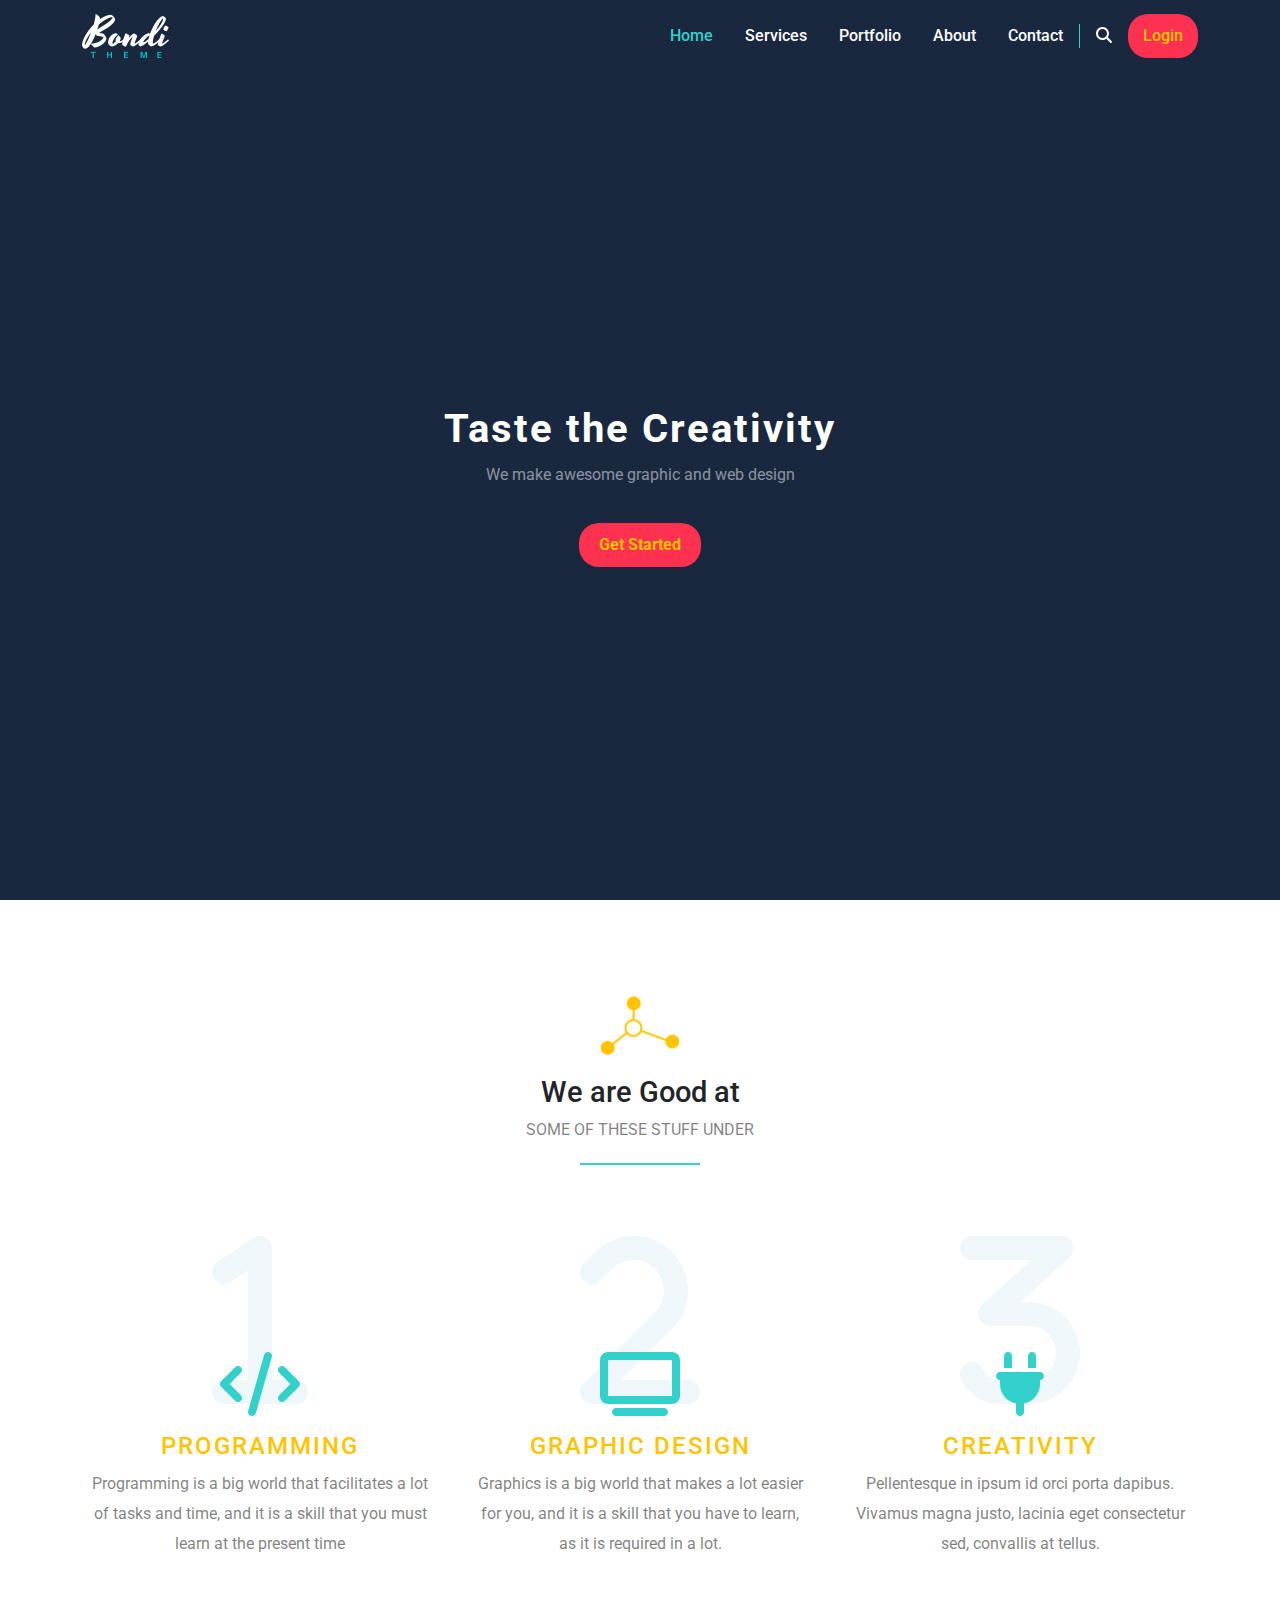
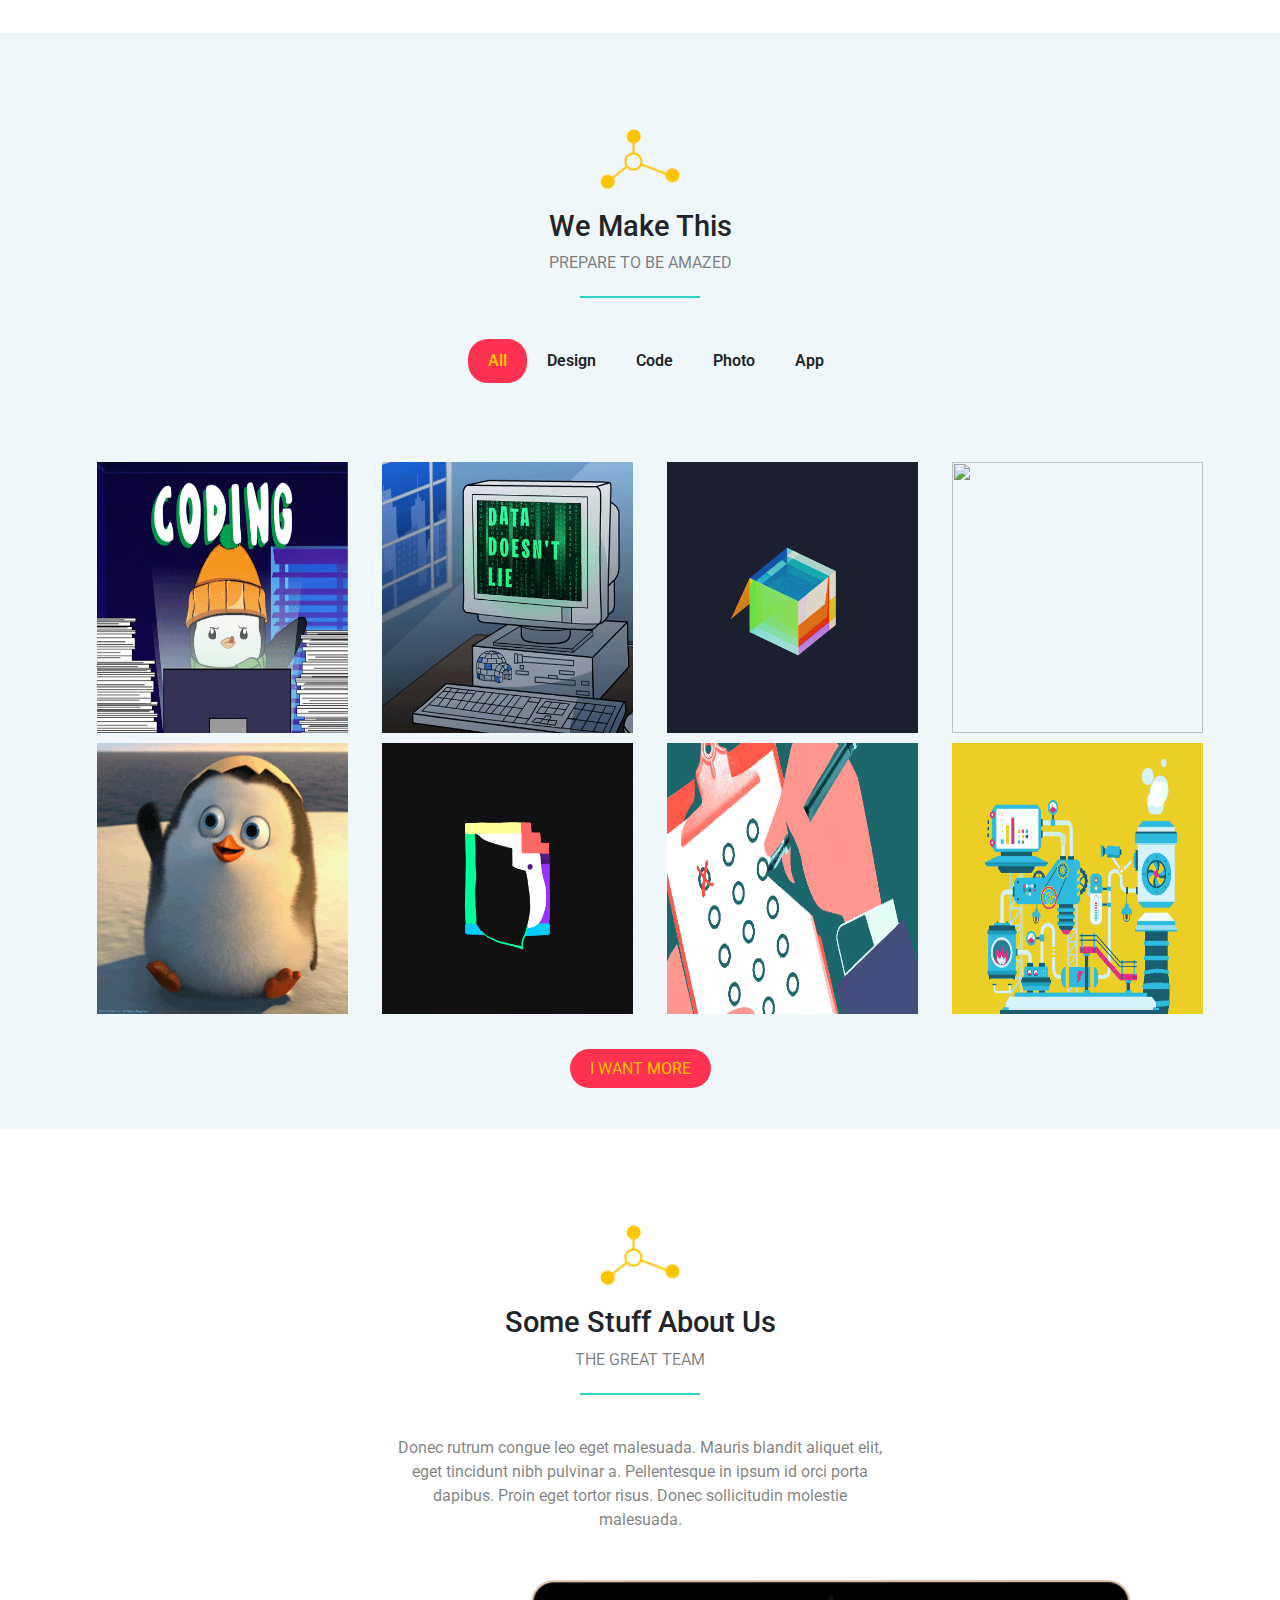
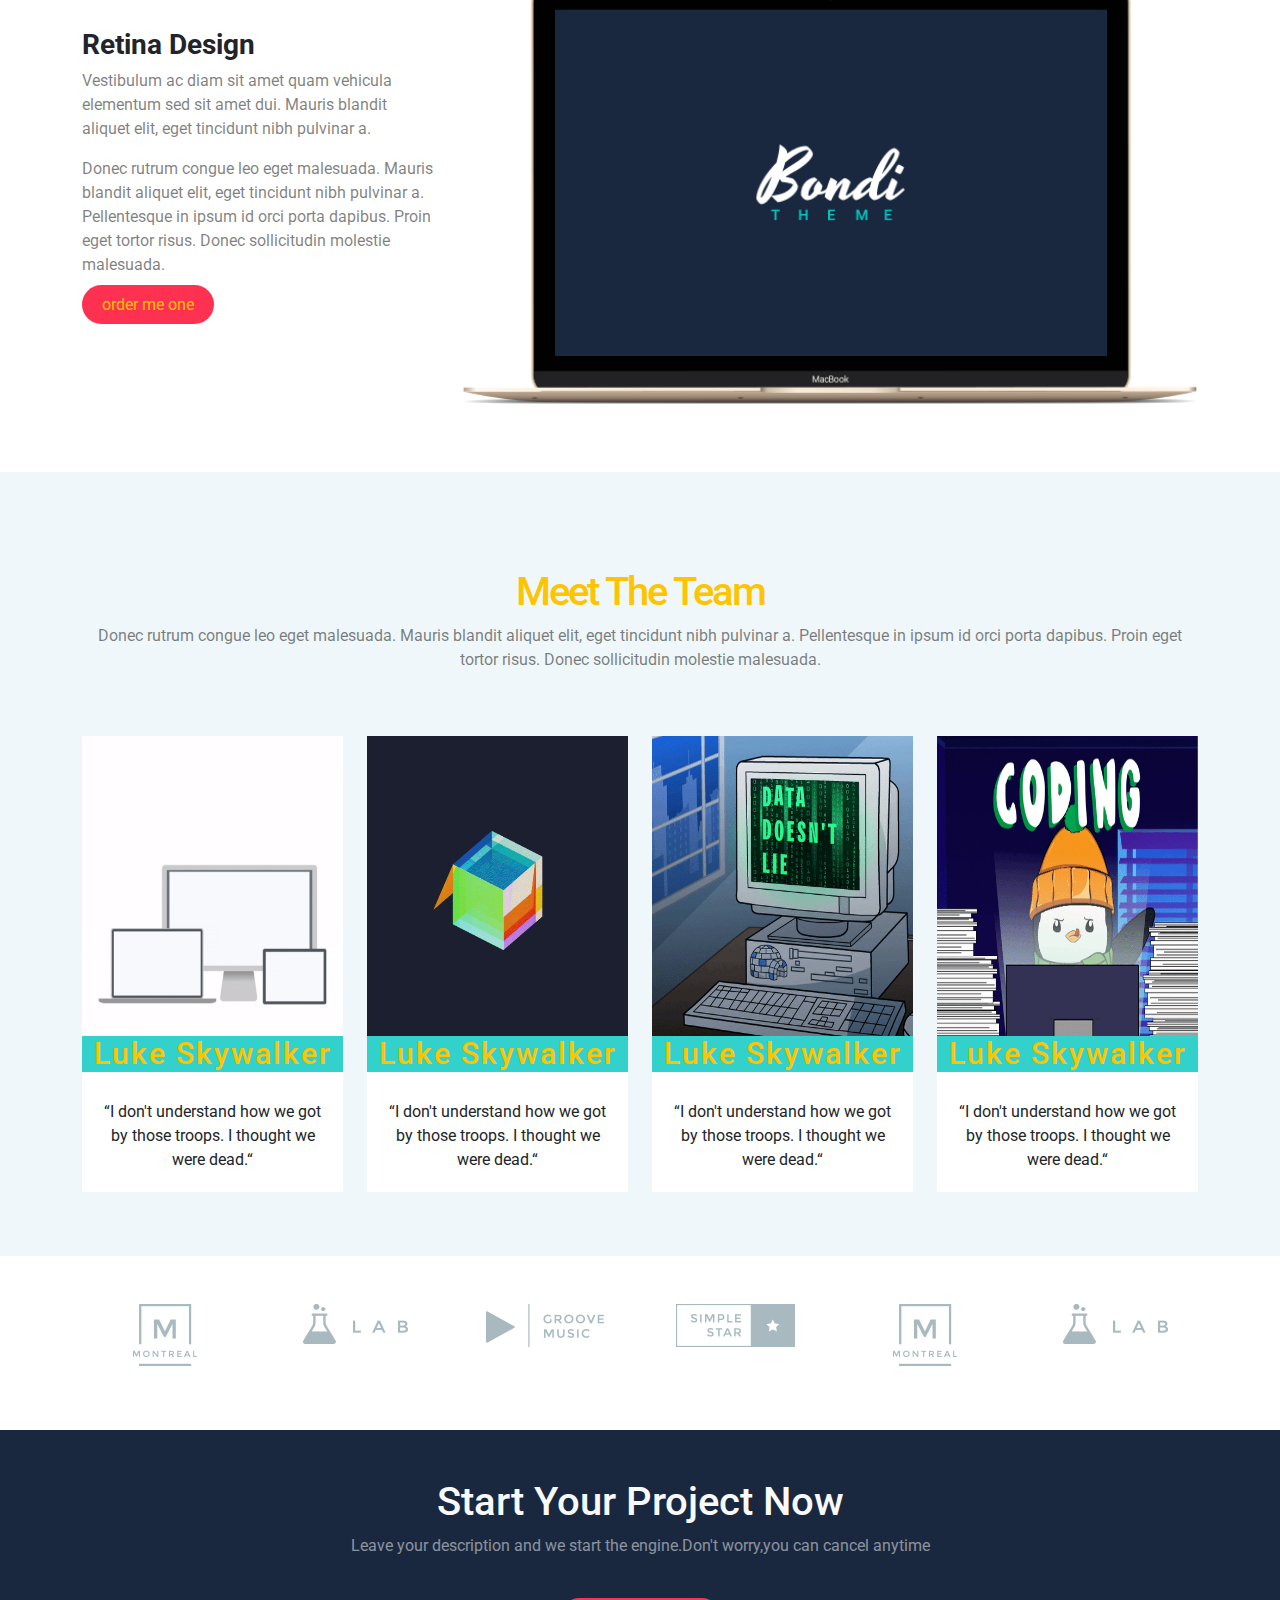
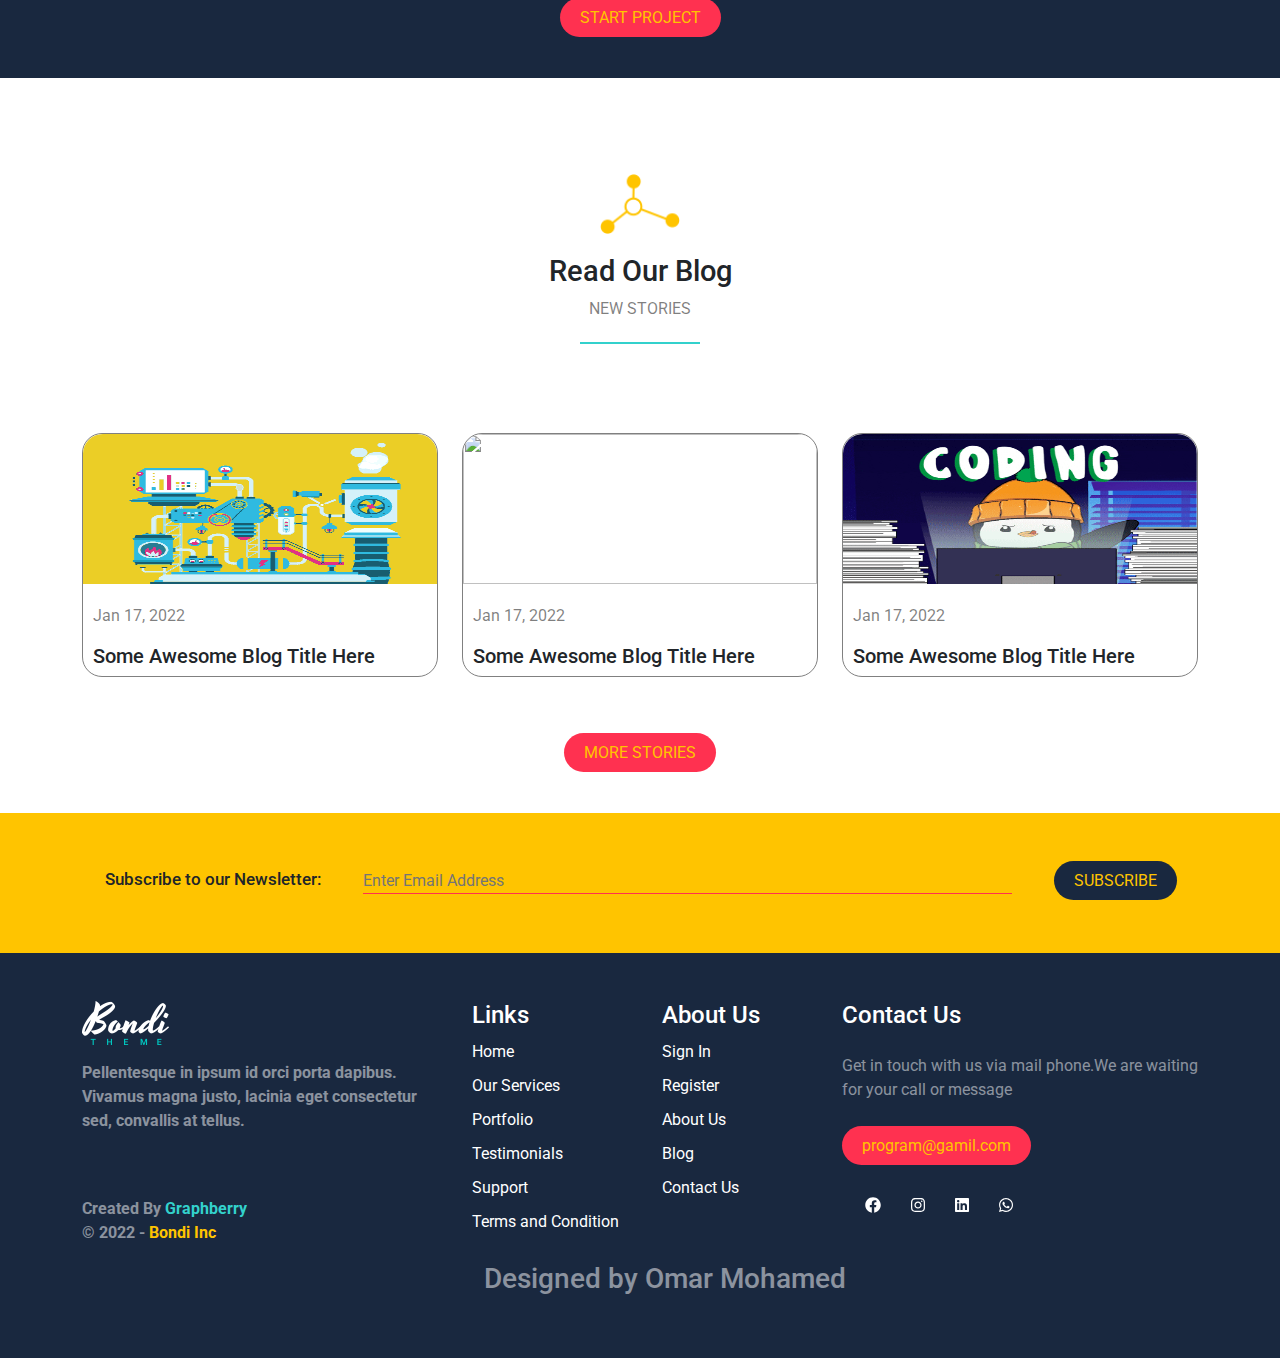
==== index.html @ daf53017 "Add files via upload" ====
<!DOCTYPE html>
<html lang="en">
<head>
  <meta charset="UTF-8">
  <meta http-equiv="X-UA-Compatible" content="IE=edge">
  <meta name="viewport" content="width=device-width, initial-scale=1.0">
  <title>Tample 1</title>
  <link rel="shortcut icon" href="./image/iconweb.svg" type="image/x-icon">
  <link rel="stylesheet" href="./css/all.min.css">
  <link rel="stylesheet" href="./css/bootstrap.min.css">
  <link rel="stylesheet" href="./css/style.css">
  <!-- google fonts -->
  <link rel="preconnect" href="https://fonts.googleapis.com">
  <link rel="preconnect" href="https://fonts.gstatic.com" crossorigin>
  <link href="https://fonts.googleapis.com/css2?family=Roboto:wght@100;300;400;500;700;900&display=swap" rel="stylesheet">
</head>
<body>
  
<!-- start nav -->
<nav class="navbar navbar-expand-lg">
  <div class="container">
    <a class="navbar-brand" href="#"><img src="./image/logo.png" alt="logo"></a>
    <button class="navbar-toggler" type="button" data-bs-toggle="collapse" data-bs-target="#navbarSupportedContent" aria-controls="navbarSupportedContent" aria-expanded="false" aria-label="Toggle navigation">
      <i class="fa-solid fa-bars"></i>
    </button>
    <div class="collapse navbar-collapse" id="navbarSupportedContent">
      <ul class="navbar-nav ms-auto mb-2 mb-lg-0">
        <li class="nav-item">
          <a class="nav-link active p-2 p-lg-3" aria-current="page" href="#">Home</a>
        </li>
        <li class="nav-item">
          <a class="nav-link p-2 p-lg-3" href="#">Services</a>
        </li>
        <li class="nav-item">
          <a class="nav-link p-2 p-lg-3" href="#">Portfolio</a>
        </li>
        <li class="nav-item">
          <a class="nav-link p-2 p-lg-3" href="#">About</a>
        </li>
        <li class="nav-item">
          <a class="nav-link p-2 p-lg-3" href="#">Contact</a>
        </li>
      </ul>
      <div class="search pe-3 ps-3 d-none d-lg-block"><i class="fa-solid fa-magnifying-glass"></i></div>
      <a href="#" class="login">Login</a>
    </div>
  </div>
</nav>
<!-- end nav -->
<!-- start landing -->
<section class="landing">
  <h1>Taste the Creativity</h1>
  <p class="text-white-50">We make awesome graphic and web design</p>
  <a href="#">Get Started</a>
</section>
<!-- end landing -->
<!-- section sevices -->
<section class="services text-center pt-5 pb-5">
<div class="container">
  <div class="main pt-5 pb-5">
    <img src="./image/title.png" alt="title">
    <h1>We are Good at</h1>
    <p class="text-black-50 text-uppercase">some of these stuff under</p>
  </div>
  <div class="row">
    <div class="col-lg-4 col-md-6 col-sm-12">
      <div class="service">
        <div class="num mb-3">
          <i class="fa-solid fa-1"></i>
          <i class="fa-solid fa-code"></i>
        </div>
        <h4>Programming</h4>
        <p class="text-black-50">Programming is a big world that facilitates a lot of tasks and time, and it is a skill that you must learn at the present time</p>
      </div>
    </div>
    <div class="col-lg-4 col-md-6 col-sm-12">
      <div class="service">
        <div class="num mb-3">
          <i class="fa-solid fa-2"></i>
          <i class="fa-solid fa-tv"></i>
        </div>
        <h4>graphic design</h4>
        <p class="text-black-50">Graphics is a big world that makes a lot easier for you, and it is a skill that you have to learn, as it is required in a lot.</p>
      </div>
    </div>
    <div class="col-lg-4 col-md-6 col-sm-12">
      <div class="service">
        <div class="num mb-3">
          <i class="fa-solid fa-3"></i>
          <i class="fa-solid fa-plug"></i>
        </div>
        <h4>creativity</h4>
        <p class="text-black-50">Pellentesque in ipsum id orci porta dapibus. Vivamus magna justo, lacinia eget consectetur sed, convallis at tellus.</p>
      </div>
    </div>
  </div>
</div>
</section>
<!-- section services -->
<!-- portfolio -->
<section class="portfolio text-center pt-5 pb-5">
  <div class="container">
    <div class="main pt-5 pb-5">
      <img src="./image/title.png" alt="title">
      <h1>We Make This</h1>
      <p class="text-black-50 text-uppercase">PREPARE TO BE AMAZED</p>
    </div>
    <ul>
      <li class="active">All</li>
      <li>Design</li>
      <li>Code</li>
      <li>Photo</li>
      <li>App</li>
    </ul>
    <div class="port pt-5 pb-5">
      <div class="row">
        <div class="col-lg-3 col-md-4 col-6">
          <div class="box" data-box="Coding❤️">
            <img src="./image/1.gif" class="img-fluid">
          </div>
        </div>
        <div class="col-lg-3 col-md-4 col-6">
          <div class="box" data-box="Data❤️">
            <img src="./image/2.gif" class="img-fluid">
          </div>
        </div>
        <div class="col-lg-3 col-md-4 col-6">
          <div class="box" data-box="Boxing❤️">
            <img src="./image/3.gif" class="img-fluid">
          </div>
        </div>
        <div class="col-lg-3 col-md-4 col-6">
          <div class="box" data-box="❤️">
            <img src="./image/4.gif" class="img-fluid">
          </div>
        </div>
        <div class="col-lg-3 col-md-4 col-6">
          <div class="box" data-box="Animal❤️">
            <img src="./image/5.gif" class="img-fluid">
          </div>
        </div>
        <div class="col-lg-3 col-md-4 col-6">
          <div class="box" data-box="Coding❤️">
            <img src="./image/6.gif" class="img-fluid">
          </div>
        </div>
        <div class="col-lg-3 col-md-4 col-6">
          <div class="box" data-box="Coding❤️">
            <img src="./image/7.gif" class="img-fluid">
          </div>
        </div>
        <div class="col-lg-3 col-md-4 col-6">
          <div class="box" data-box="Coding❤️">
            <img src="./image/8.gif" class="img-fluid">
          </div>
        </div>
      </div>
    </div>
    <div class="button">
      <a href="#">i want more</a>
    </div>
  </div>
</section>
<!-- portfolio -->
<!-- about -->
<section class="about text-center pt-5 pb-5">
<div class="container">
  <div class="main pt-5 pb-5">
    <img src="./image/title.png" alt="title">
    <h1>Some Stuff About Us</h1>
    <p class="text-black-50 text-uppercase">THE GREAT TEAM</p>
  </div>
  <p class="text-center desc text-center mb-5 m-auto text-black-50">Donec rutrum congue leo eget malesuada. Mauris blandit aliquet elit, eget tincidunt nibh pulvinar a. Pellentesque in ipsum id orci porta dapibus. Proin eget tortor risus. Donec sollicitudin molestie malesuada.</p>
  <div class="row">
    <div class="col-lg-4 col-md-12">
      <div class="text text-start mt-5 mb-5">
        <h3 class="fw-bold">Retina Design</h3>
        <p class="text-black-50">Vestibulum ac diam sit amet quam vehicula elementum sed sit amet dui. Mauris blandit aliquet elit, eget tincidunt nibh pulvinar a.</p>
        <p class="text-black-50">Donec rutrum congue leo eget malesuada. Mauris blandit aliquet elit, eget tincidunt nibh pulvinar a. Pellentesque in ipsum id orci porta dapibus. Proin eget tortor risus. Donec sollicitudin molestie malesuada.</p>
        <a href="#">order me one</a>
      </div>
    </div>
    <div class="col-lg-8 col-md-12 col-sm-12">
      <div class="img">
        <img src="./image/laptop.png">
      </div>
    </div>
  </div>
</div>
</section>
<!-- about -->
<!-- team -->
<section class="team text-center pt-5 pb-5">
  <div class="container">
    <main class="pb-5 pt-5">
      <h1>Meet The Team</h1>
      <p class="text-black-50">Donec rutrum congue leo eget malesuada. Mauris blandit aliquet elit, eget tincidunt nibh pulvinar a. Pellentesque in ipsum id orci porta dapibus. Proin eget tortor risus. Donec sollicitudin molestie malesuada.</p>
    </main>
    <div class="row">
      <div class="col-lg-3 col-md-4 col-6">
        <div class="box">
          <img src="./image/9.gif" class="img-fluid">
          <h1>Luke Skywalker</h1>
          <p>“I don't understand how we got by those troops. I thought we were dead.“</p>
        </div>
      </div>
      <div class="col-lg-3 col-md-4 col-6">
        <div class="box">
          <img src="./image/3.gif" class="img-fluid">
          <h1>Luke Skywalker</h1>
          <p>“I don't understand how we got by those troops. I thought we were dead.“</p>
        </div>
      </div>
      <div class="col-lg-3 col-md-4 col-6">
        <div class="box">
          <img src="./image/2.gif" class="img-fluid">
          <h1>Luke Skywalker</h1>
          <p>“I don't understand how we got by those troops. I thought we were dead.“</p>
        </div>
      </div>
      <div class="col-lg-3 col-md-4 col-6">
        <div class="box">
          <img src="./image/1.gif" class="img-fluid">
          <h1>Luke Skywalker</h1>
          <p>“I don't understand how we got by those troops. I thought we were dead.“</p>
        </div>
      </div>
    </div>
  </div>
</section>
<!-- team -->
<!-- ads -->
<section class="ads text-center pt-5 pb-5">
  <div class="container">
    <div class="row">
      <div class="col-lg-2 col-md-4 col-6">
        <img src="./image/tech-1.png" class="mb-3 img-fluid">
      </div>
      <div class="col-lg-2 col-md-4 col-6">
        <img src="./image/tech-2.png" class="mb-3 img-fluid">
      </div>
      <div class="col-lg-2 col-md-4 col-6">
        <img src="./image/tech-3.png" class="mb-3 img-fluid">
      </div>
      <div class="col-lg-2 col-md-4 col-6">
        <img src="./image/tech-4.png" class="mb-3 img-fluid">
      </div>
      <div class="col-lg-2 col-md-4 col-6">
        <img src="./image/tech-1.png" class="mb-3 img-fluid">
      </div>
      <div class="col-lg-2 col-md-4 col-6">
        <img src="./image/tech-2.png" class="mb-3 img-fluid">
      </div>
    </div>
  </div>
</section>
<!-- ads -->
<!-- project -->
<section class="project text-center pt-5 pb-5">
  <div class="container">
    <h1 class="text-light fw-blod">Start Your Project Now</h1>
    <p class="text-white-50 mb-5">Leave your description and we start the engine.Don't worry,you can cancel anytime</p>
    <a href="#">start project</a>
  </div>
</section>
<!-- project -->
<!-- blog -->
<section class="blog text-center pt-5 pb-5">
  <div class="container">
    <div class="main pt-5 pb-5">
      <img src="./image/title.png" alt="title">
      <h1>Read Our Blog</h1>
      <p class="text-black-50 text-uppercase">NEW STORIES</p>
    </div>
    <div class="blogs pt-5 pb-5">
      <div class="row">
        <div class="col-lg-4 col-md-6 col-12">
          <div class="box mb-3">
            <img src="./image/8.gif" class="img-fluid">
            <div class="text">
              <p class="text-start text-black-50">Jan 17, 2022</p>
            <h5 class="text-start">Some Awesome Blog Title Here</h5>
            </div>
          </div>
        </div>
        <div class="col-lg-4 col-md-6 col-12">
          <div class="box mb-3">
            <img src="./image/4.gif" class="img-fluid">
            <div class="text">
              <p class="text-start text-black-50">Jan 17, 2022</p>
            <h5 class="text-start">Some Awesome Blog Title Here</h5>
            </div>
          </div>
        </div>
        <div class="col-lg-4 col-md-6 col-12">
          <div class="box mb-3">
            <img src="./image/1.gif" class="img-fluid">
            <div class="text">
              <p class="text-start text-black-50">Jan 17, 2022</p>
            <h5 class="text-start">Some Awesome Blog Title Here</h5>
            </div>
          </div>
        </div>
      </div>
    </div>
    <div class="button">
      <a href="#">more stories</a>
    </div>
  </div>
</section>
<!-- blog -->
<!-- subscribe -->
<section class="subscribe text-center pt-5 pb-5">
  <div class="container">
    <div class="row">
      <div class="col-lg-3 col-md-6 p-2">
        <h1 class="text-bold">Subscribe to our Newsletter:</h1>
      </div>
      <div class="col-lg-7 col-md-6 p-2">
        <input type="email" placeholder="Enter Email Address">
      </div>
      <div class="col-lg-2 col-md-6 p-2">
        <a href="#">Subscribe</a>
      </div>
    </div>
  </div>
</section>
<!-- subscribe -->
<!-- footer -->
<footer class="pt-5 pb-5">
  <div class="container">
    <div class="row">
      <div class="col-lg-4 col-md-6 col-12">
        <img src="./image/logo.png" class="img-fluid">
        <p class="text-white-50 pt-3 pb-5 fw-bold">Pellentesque in ipsum id orci porta dapibus. Vivamus magna justo, lacinia eget consectetur sed, convallis at tellus.</p>
        <p class="text-white-50 fw-bold">Created By <span>Graphberry</span>
          © 2022 - <span>Bondi Inc</span></p>
      </div>
      <div class="col-lg-2 col-md-6 col-6">
        <div class="links">
          <h4>Links</h4>
          <ul>
            <li>Home</li>
            <li>Our Services</li>
            <li>Portfolio</li>
            <li>Testimonials</li>
            <li>Support</li>
            <li>Terms and Condition</li>
          </ul>
        </div>
      </div>
      <div class="col-lg-2 col-md-6 col-6">
        <div class="about">
          <h4>About Us</h4>
          <ul>
            <li>Sign In</li>
            <li>Register</li>
            <li>About Us</li>
            <li>Blog</li>
            <li>Contact Us</li>
          </ul>
        </div>
      </div>
      <div class="col-lg-4 col-md-6 col-12">
        <div class="contact">
          <h4>Contact Us</h4>
          <p class="text-white-50 pb-3 pt-3">Get in touch with us via mail phone.We are waiting for your call or message</p>
          <a href="#">program@gamil.com</a>
          <ul class="p-2 pt-3">
            <li><i class="fa-brands fa-facebook fa-beat"></i></li>
            <li><i class="fa-brands fa-instagram fa-beat"></i></li>
            <li><i class="fa-brands fa-linkedin fa-beat"></i></li>
            <li><i class="fa-brands fa-whatsapp fa-beat"></i></li>
          </ul>
        </div>
      </div>
    </div>
    <div class="designed">
      <h3 class="text-white-50 text-center"><lord-icon
        src="https://cdn.lordicon.com/gundqgib.json"
        trigger="loop"
        delay="2000">
    </lord-icon>Designed by Omar Mohamed</h3>
    </div>
  </div>
</footer>
<!-- footer -->


</body>
<script src="./js/all.min.js"></script>
<script src="./js/bootstrap.bundle.min.js"></script>
<script src="./js/jquery-3.6.2.min.js"></script>
<script src="https://cdn.lordicon.com/ritcuqlt.js"></script>
<script src="./js/script.js"></script>
</html>
---- css/style.css ----
:root{
  --dark-color:#19283F;
  --white-color:#fff;
  --sky-color:#33D1CC;
  --red-color:#FF3150;
  --yellow-color:#FFC400;
  --section-color:#EFF7FA;
}
*{
  padding: 0;
  margin: 0;
  box-sizing: border-box;
}
body{
  width: 100%;
  height: 100%;
  font-family: 'Roboto', sans-serif;
}
/* nav */
nav{
  background-color: var(--dark-color);
}
nav .nav-item .nav-link{
  color: white;
  font-weight: 500;
}
nav .nav-item .nav-link.active{
  color: var(--sky-color);
}
nav .nav-item .nav-link:hover{
  color: var(--sky-color);
}
nav .search{
  border-left: 1px solid var(--sky-color);
  color: var(--white-color);
}
nav .login{
  width: 70px;
  display: flex;
  justify-content: center;
  text-decoration: none;
  background-color: var(--red-color);
  color: var(--yellow-color);
  padding: 10px;
  border-radius: 20px;
  font-weight: 500;
}
nav .login:hover{
  background-color: var(--yellow-color);
  color: var(--red-color);
  transition: .3s;
}
nav .navbar-toggler{
  border: 1px solid var(--white-color);
}
nav .navbar-toggler:is(:hover,:focus){
  box-shadow: none;
}
nav .navbar-toggler svg{
  color: var(--white-color);
}
/* nav */
/* landing */
.landing{
  width: 100%;
  height: calc(100vh - 72px);
  background-color: var(--dark-color);
  color: var(--white-color);
  display: flex;
  justify-content: center;
  align-items: center;
  flex-direction: column;
}
.landing h1{
  font-weight: 700;
  margin-bottom: 10px;
  letter-spacing: 2px;
}
.landing a{
  text-decoration: none;
  background-color: var(--red-color);
  color: var(--yellow-color);
  padding: 10px 20px;
  border-radius: 20px;
  font-weight: 700;
  margin-top: 20px;
}
.landing a:hover{
  background-color: var(--yellow-color);
  color: var(--red-color);
  transition: .3s;
}
/* landing */
/* services */
.services{
  width: 100%;
  height: 100%;
}
.services img{
  width: 80px;
  margin-bottom: 20px;
}
.services h1{
  font-weight: 500;
  font-size: 29px;
}
.main{
  position: relative;
}
.main::before{
  content: '';
  position: absolute;
  width: 120px;
  height: 2px;
  background: var(--sky-color);
  bottom: 40px;
  left: 50%;
  transform: translate(-50%, -50%);
}
.services .num{
  position: relative;
  height: 200px;
}
.services .num svg{
  left: 50%;
  transform: translateX(-50%);
}
.services .num svg:first-child{
  position: absolute;
  height: 12rem;
  color: #eff7fa;
  bottom: 0;
}
.services .num svg:last-child{
  position: absolute;
  bottom: 0;
  color: var(--sky-color);
  font-size: 4rem;
}
.services h4{
  text-transform: uppercase;
  color: var(--yellow-color);
  letter-spacing: 2px;
}
.services h4 + p{
  line-height: 30px;
}
.services .service{
  border-radius: 20px;
  padding: 10px;
  transition: .3s;
}
.services .service:hover{
  box-shadow: 5px 10px rgb(225, 225, 225);
}
/* services */

/* portfolio */
.portfolio{
  width: 100%;
  height: 100%;
  background-color: var(--section-color);
}
.portfolio .main img{
  width: 80px;
  margin-bottom: 20px;
}
.portfolio .main h1{
  font-weight: 500;
  font-size: 29px;
}
.portfolio ul{
  list-style: none;
  display: flex;
  justify-content: center;
}
.portfolio ul li{
  padding: 10px 20px;
  font-weight: 600;
  cursor: pointer;
  border-radius: 20px;
}
.portfolio ul li.active{
  background-color: var(--red-color);
  color: var(--yellow-color);
}
.portfolio ul li:not(:first-child):hover{
  color: var(--red-color);
  transition: .3s;
}
.portfolio .port .box{
  width: 100%;
  height: 100%;
  padding: 5px;
  overflow: hidden;
  position: relative;
  margin: 10px;
}
.portfolio .port .box:hover::before{
  transform: translateX(0);
}
.portfolio .port .box::before{
  content: attr(data-box);
  position: absolute;
  width: calc(100% - 10px);
  height: calc(100% - 10px);
  display: flex;
  justify-content: center;
  align-items: center;
  background-color: #33d1ccab;
  font-weight: bold;
  color: var(--yellow-color);
  top: 5px;
  left: 5px;
  transition: .3s;
  transform: translateX(calc(-100% - 6px));
}
.portfolio .port .box img{
  width: 100%;
  height: 100%;
}
.portfolio .button a{
  text-decoration: none;
  background-color: var(--red-color);
  color: var(--yellow-color);
  border-radius: 20px;
  padding: 10px 20px;
  text-transform: uppercase;
  transition: .3s;
}
.portfolio .botton a:hover{
  background-color: var(--yellow-color);
  color: var(--red-color);
}

/* portfolio */
/* about */
.about img{
  width: 80px;
  margin-bottom: 20px;
}
.about h1{
  font-weight: 500;
  font-size: 29px;
}
.about .desc{
  max-width: 500px;
}
.about .img img{
  max-width: 100%;
  width: 100%;
  height: auto;
}
.about .text a{
  padding: 10px 20px;
  border-radius: 20px;
  background-color: var(--red-color);
  color: var(--yellow-color);
  text-decoration: none;
}
.about .text a:hover{
  background-color: var(--yellow-color);
  color: var(--red-color);
  transition: .3s;
}
/* about */
/* team */
.team{
  background-color: var(--section-color);
}
.team main h1{
  color: var(--yellow-color);
  letter-spacing: -2px;
}
.team .box{
  background-color: var(--white-color);
}
.team .box img{
  max-width: 100%;
  height: 300px;
  max-height: 100%;
}
.team .box h1{
  color: var(--yellow-color);
  background-color: var(--sky-color);
  font-size: 1.9rem;
  letter-spacing: 2px;
}
.team .box p{
  padding: 20px;
}

/* team */
/* project */
.project{
  background-color: var(--dark-color);
}
.project a{
  padding: 10px 20px;
  border-radius: 20px;
  background-color: var(--red-color);
  color: var(--yellow-color);
  text-decoration: none;
  text-transform: uppercase;
}
.project a:hover{
  background-color: var(--yellow-color);
  color: var(--red-color);
  transition: .3s;
}
/* project */
/* blog */
.blog img{
  width: 80px;
  margin-bottom: 20px;
}
.blog h1{
  font-weight: 500;
  font-size: 29px;
}
.blog .box img{
  width: 100%;
  height: 150px;
  max-height: 100%;
  border-radius: 20px 20px 0 0;
}
.blog .box{
  background-color: var(--white-color);
  border: 1px solid gray;
  border-radius: 20px;
}
.blog .box .text{
  padding-left: 10px;
}
.blog .button a{
  text-decoration: none;
  background-color: var(--red-color);
  color: var(--yellow-color);
  border-radius: 20px;
  padding: 10px 20px;
  text-transform: uppercase;
  transition: .3s;
}
.blog .button a:hover{
  background-color: var(--yellow-color);
  color: var(--red-color);
}
/* blog */
/* subscribe */
.subscribe{
  background-color: var(--yellow-color);
}
.subscribe h1{
  font-size: 17px;
}
.subscribe input{
  width: 100%;
  border: none;
  background-color: transparent;
  outline: none;
  color: var(--dark-color);
  border-bottom: 1px solid var(--red-color);
}
.subscribe a{
  text-decoration: none;
  background-color: var(--dark-color);
  color: var(--yellow-color);
  border-radius: 20px;
  padding: 10px 20px;
  text-transform: uppercase;
  transition: .3s;
}
.subscribe a:hover{
  background-color: var(--red-color);
}

/* subscribe */
/* footer */
footer{
  background-color: var(--dark-color);
  color: var(--white-color);
}
footer p:nth-child(3){
  max-width: 50%;
}
footer span:first-child{
  color: var(--sky-color);
}
footer span:nth-child(2){
  color: var(--yellow-color);
}
footer :is(.links,.about){
  margin-left: 10px;
}
footer :is(.links,.about) ul{
  list-style: none;
  padding: 0;
}
footer :is(.links,.about) ul li{
  margin-top: 10px;
  cursor: pointer;
}
footer :is(.links,.about) ul li:hover{
  padding-left: 5px;
  color: var(--sky-color);
}
footer .contact a{
  text-decoration: none;
  background-color: var(--red-color);
  color: var(--yellow-color);
  border-radius: 20px;
  padding: 10px 20px;
  transition: .3s;
}
footer .contact a:hover{
  background-color: var(--yellow-color);
  color: var(--red-color);
  font-weight: 500;
}
footer .contact ul{
  list-style: none;
  display: flex;
}
footer .contact ul li{
  margin: 20px 15px;
}
footer .designed h3{
  display: flex;
  justify-content: center;
}
footer .designed h3 lord-icon{
  width: 50px;
  height: 50px;
  margin-top: -10px;
}
/* footer */
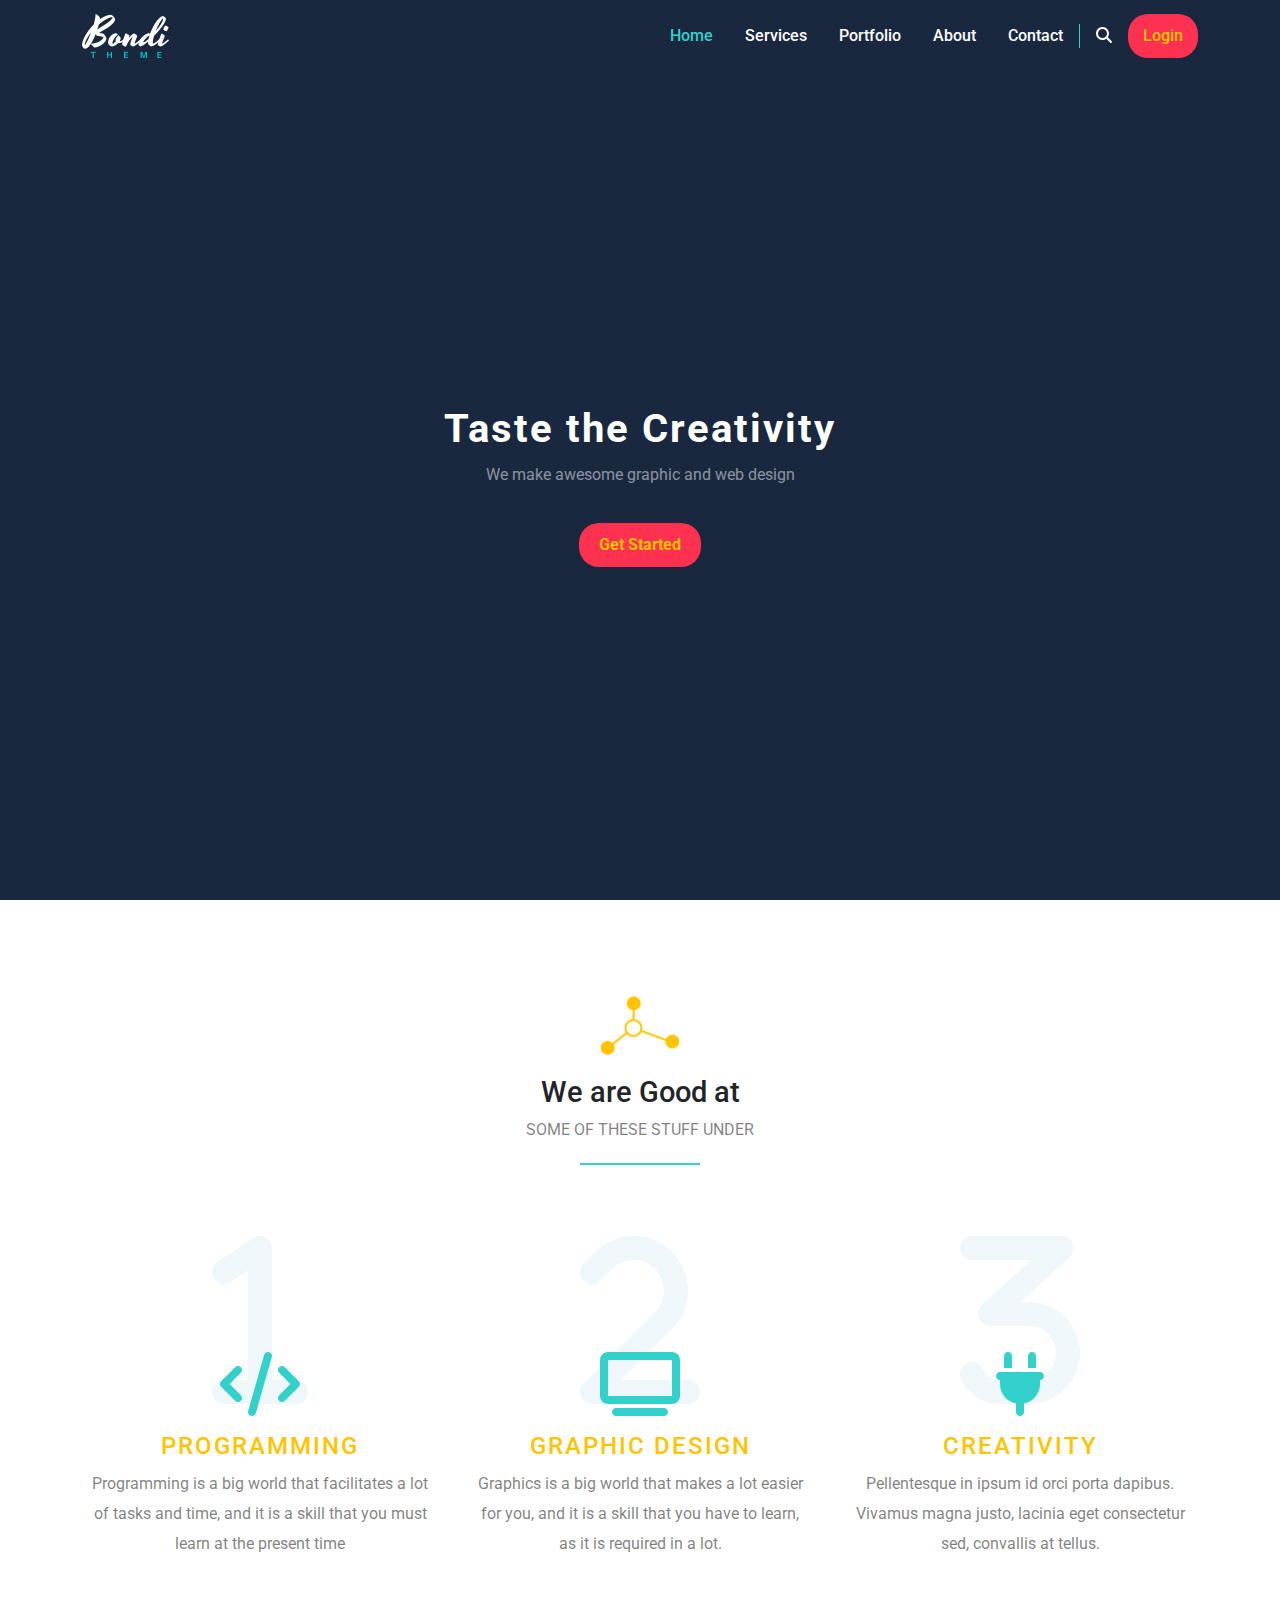
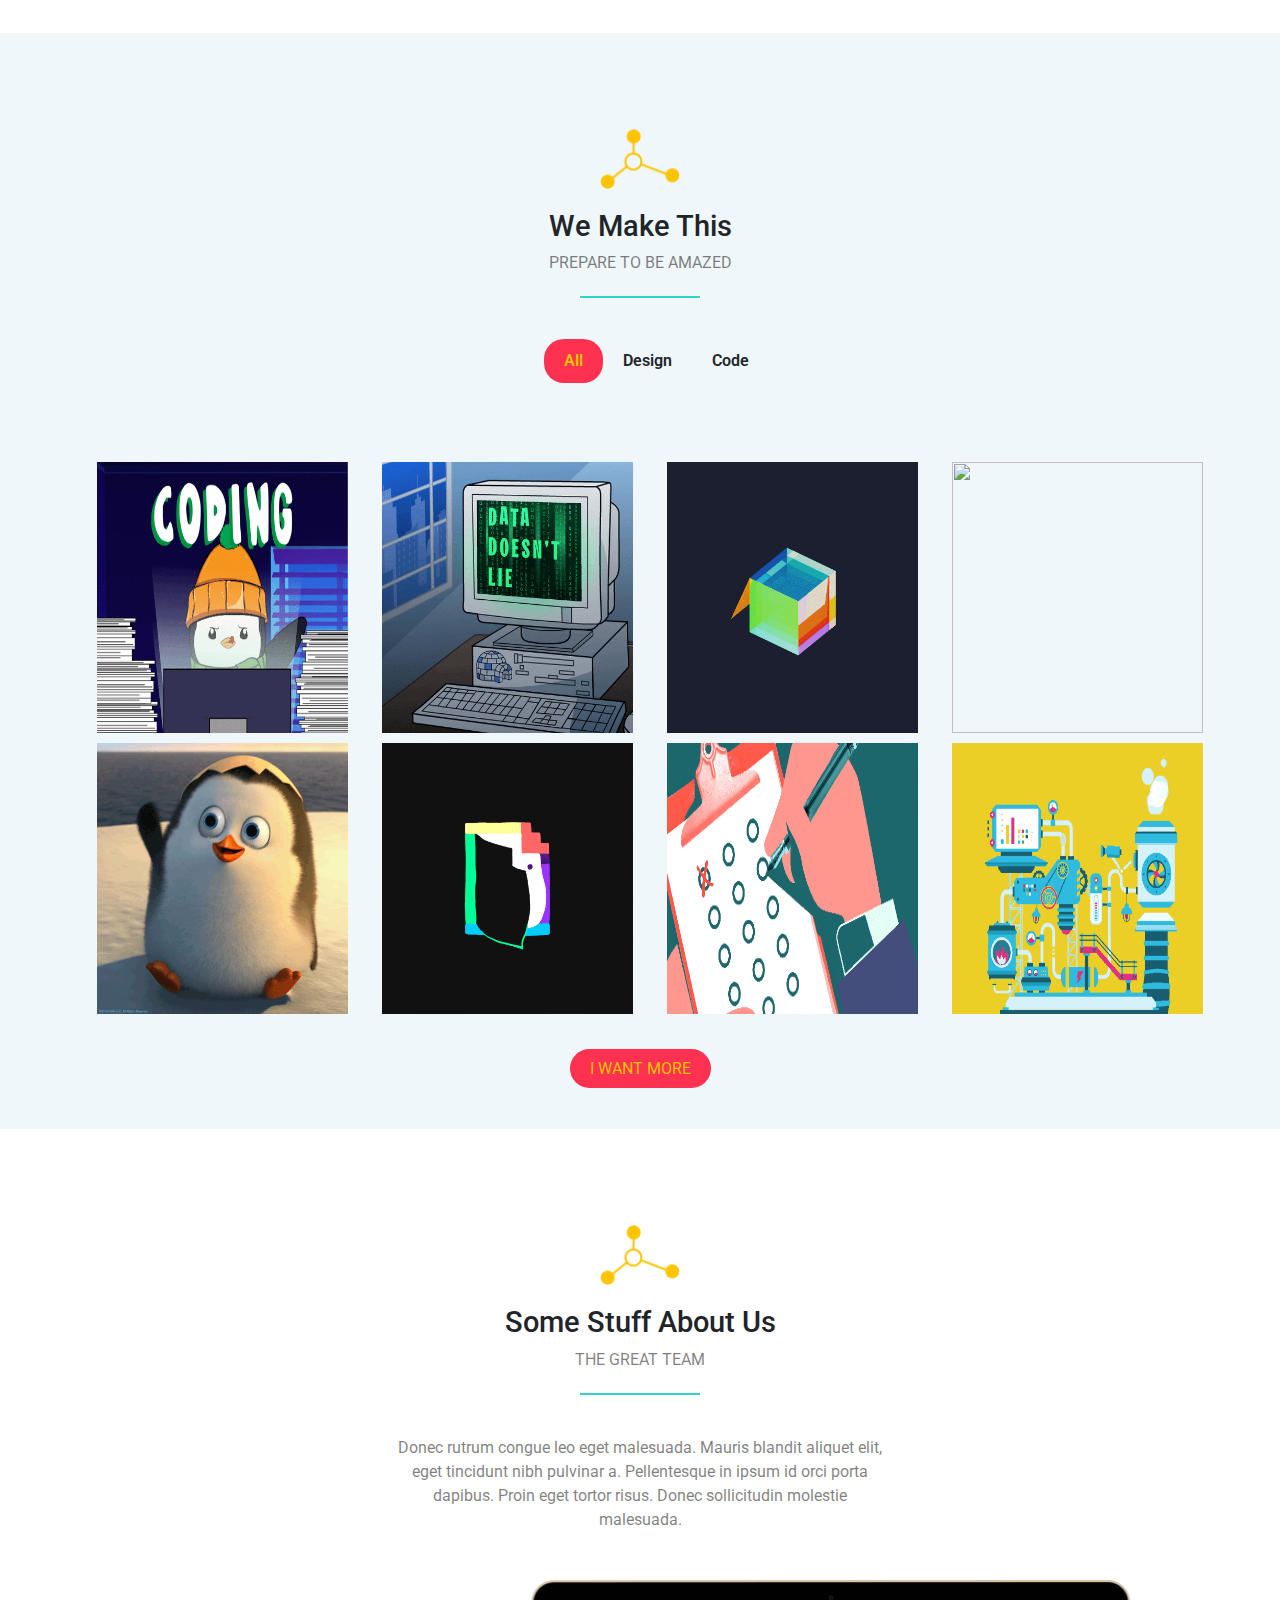
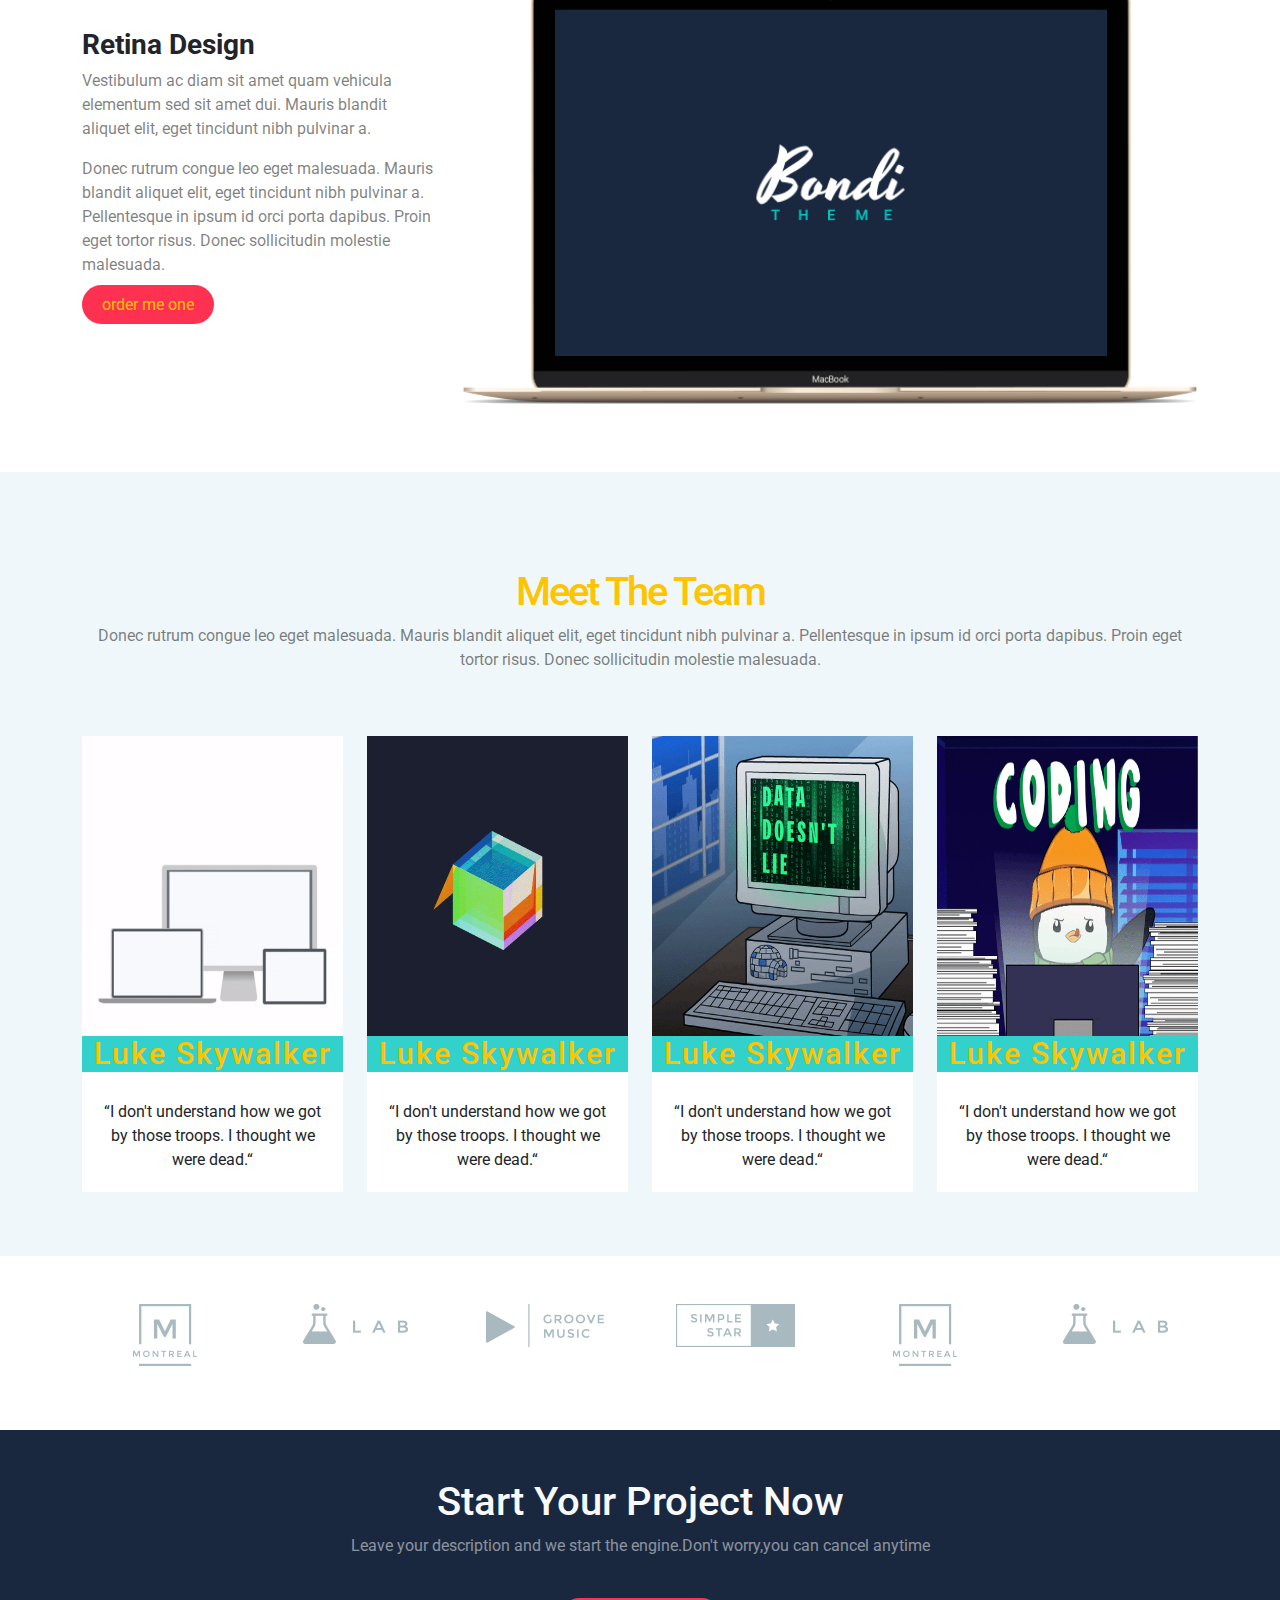
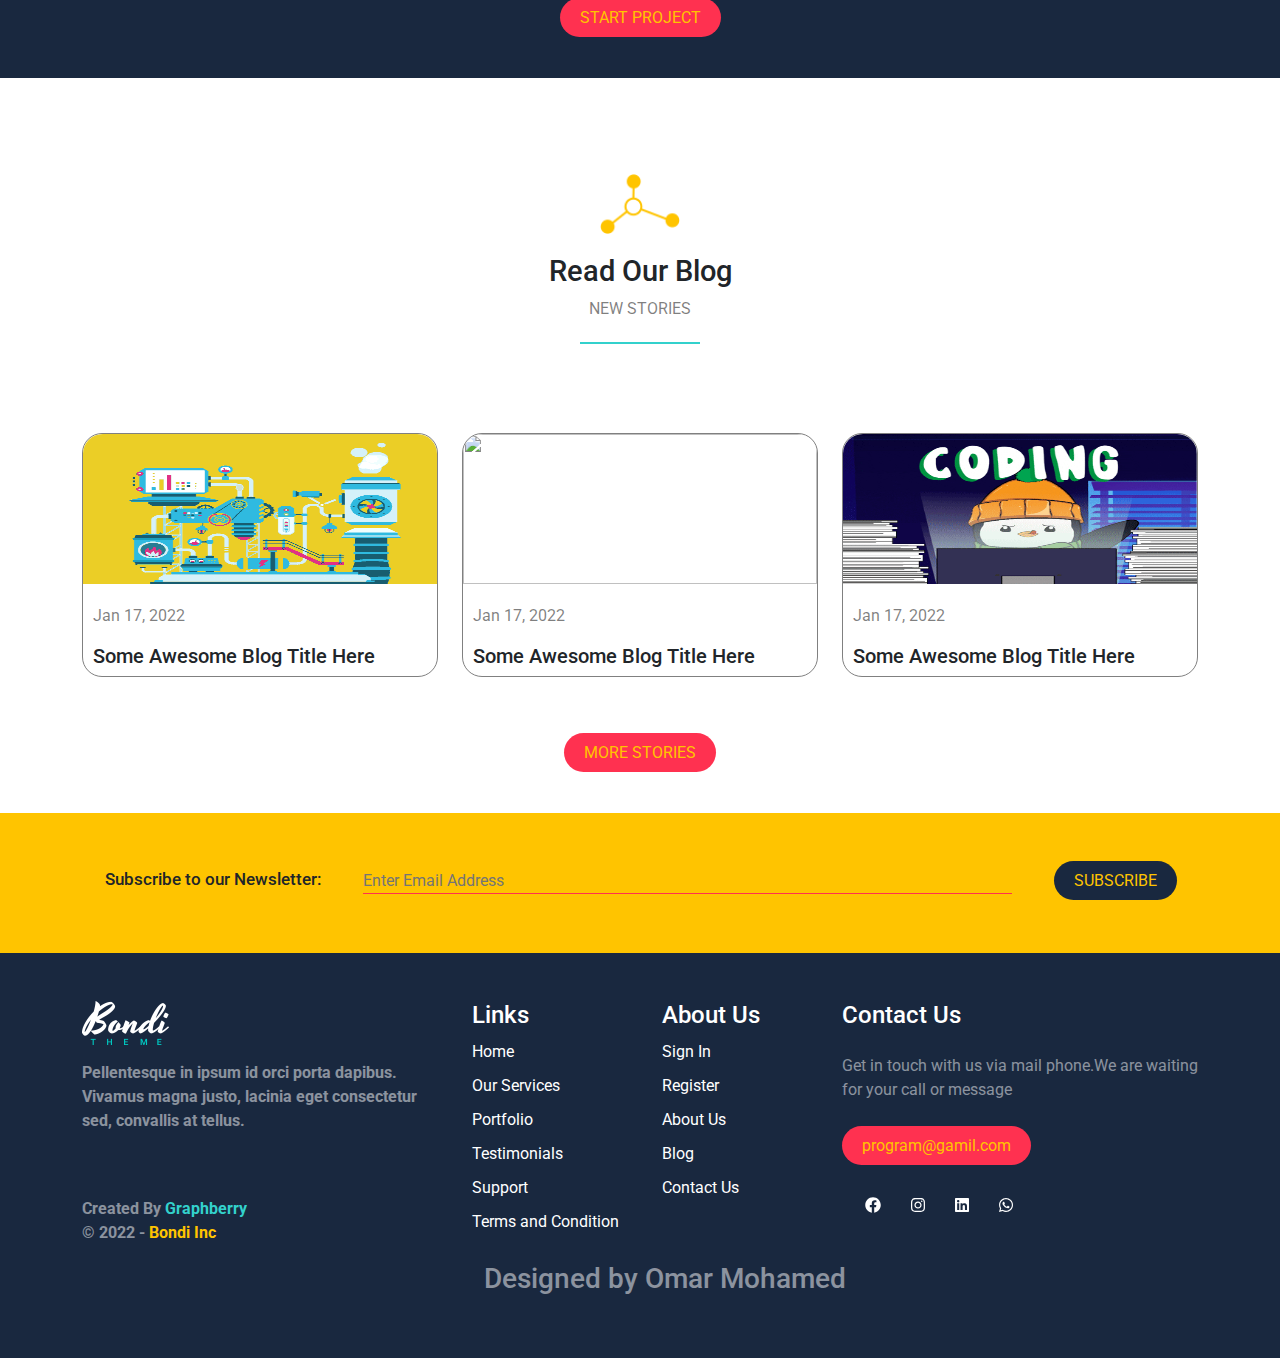
==== commit 9b67e405: "Update index.html" ====
--- a/index.html
+++ b/index.html
@@ -109,8 +109,6 @@
       <li class="active">All</li>
       <li>Design</li>
       <li>Code</li>
-      <li>Photo</li>
-      <li>App</li>
     </ul>
     <div class="port pt-5 pb-5">
       <div class="row">
@@ -393,4 +391,4 @@
 <script src="./js/jquery-3.6.2.min.js"></script>
 <script src="https://cdn.lordicon.com/ritcuqlt.js"></script>
 <script src="./js/script.js"></script>
-</html>+</html>
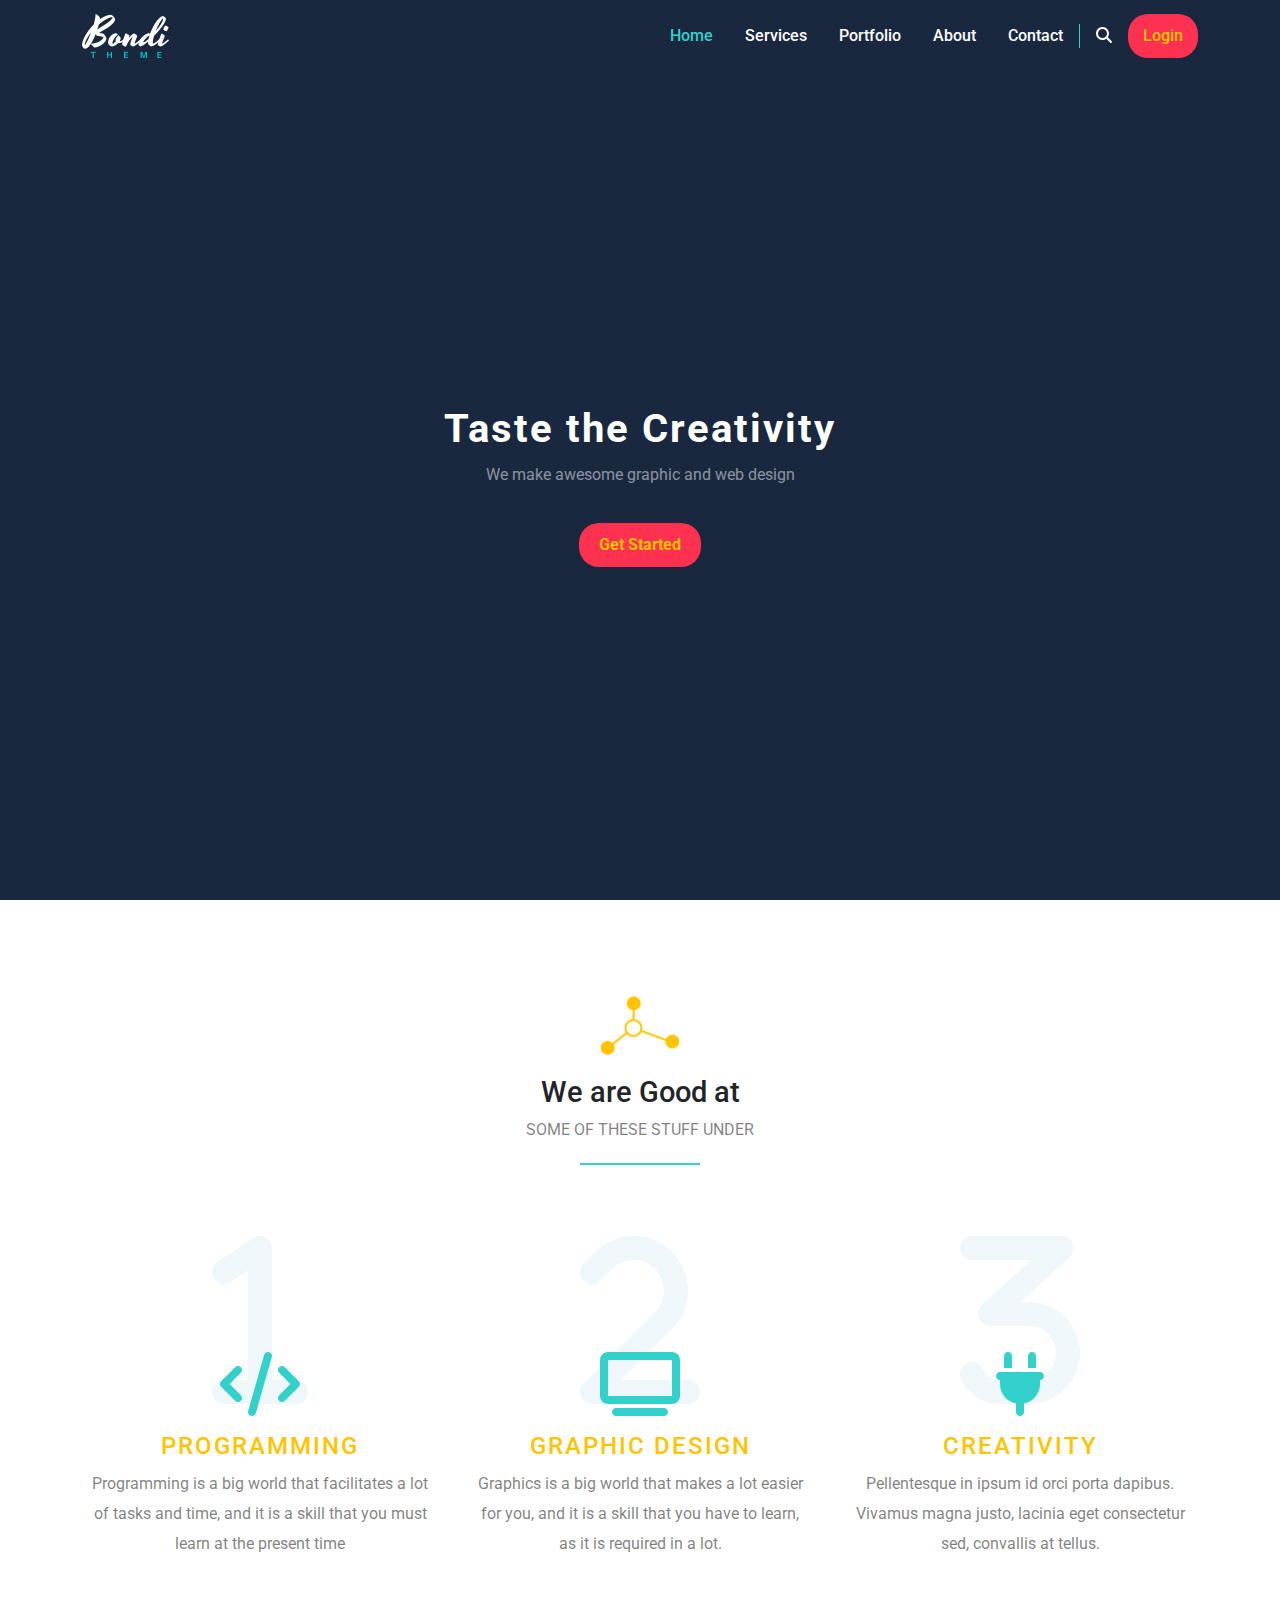
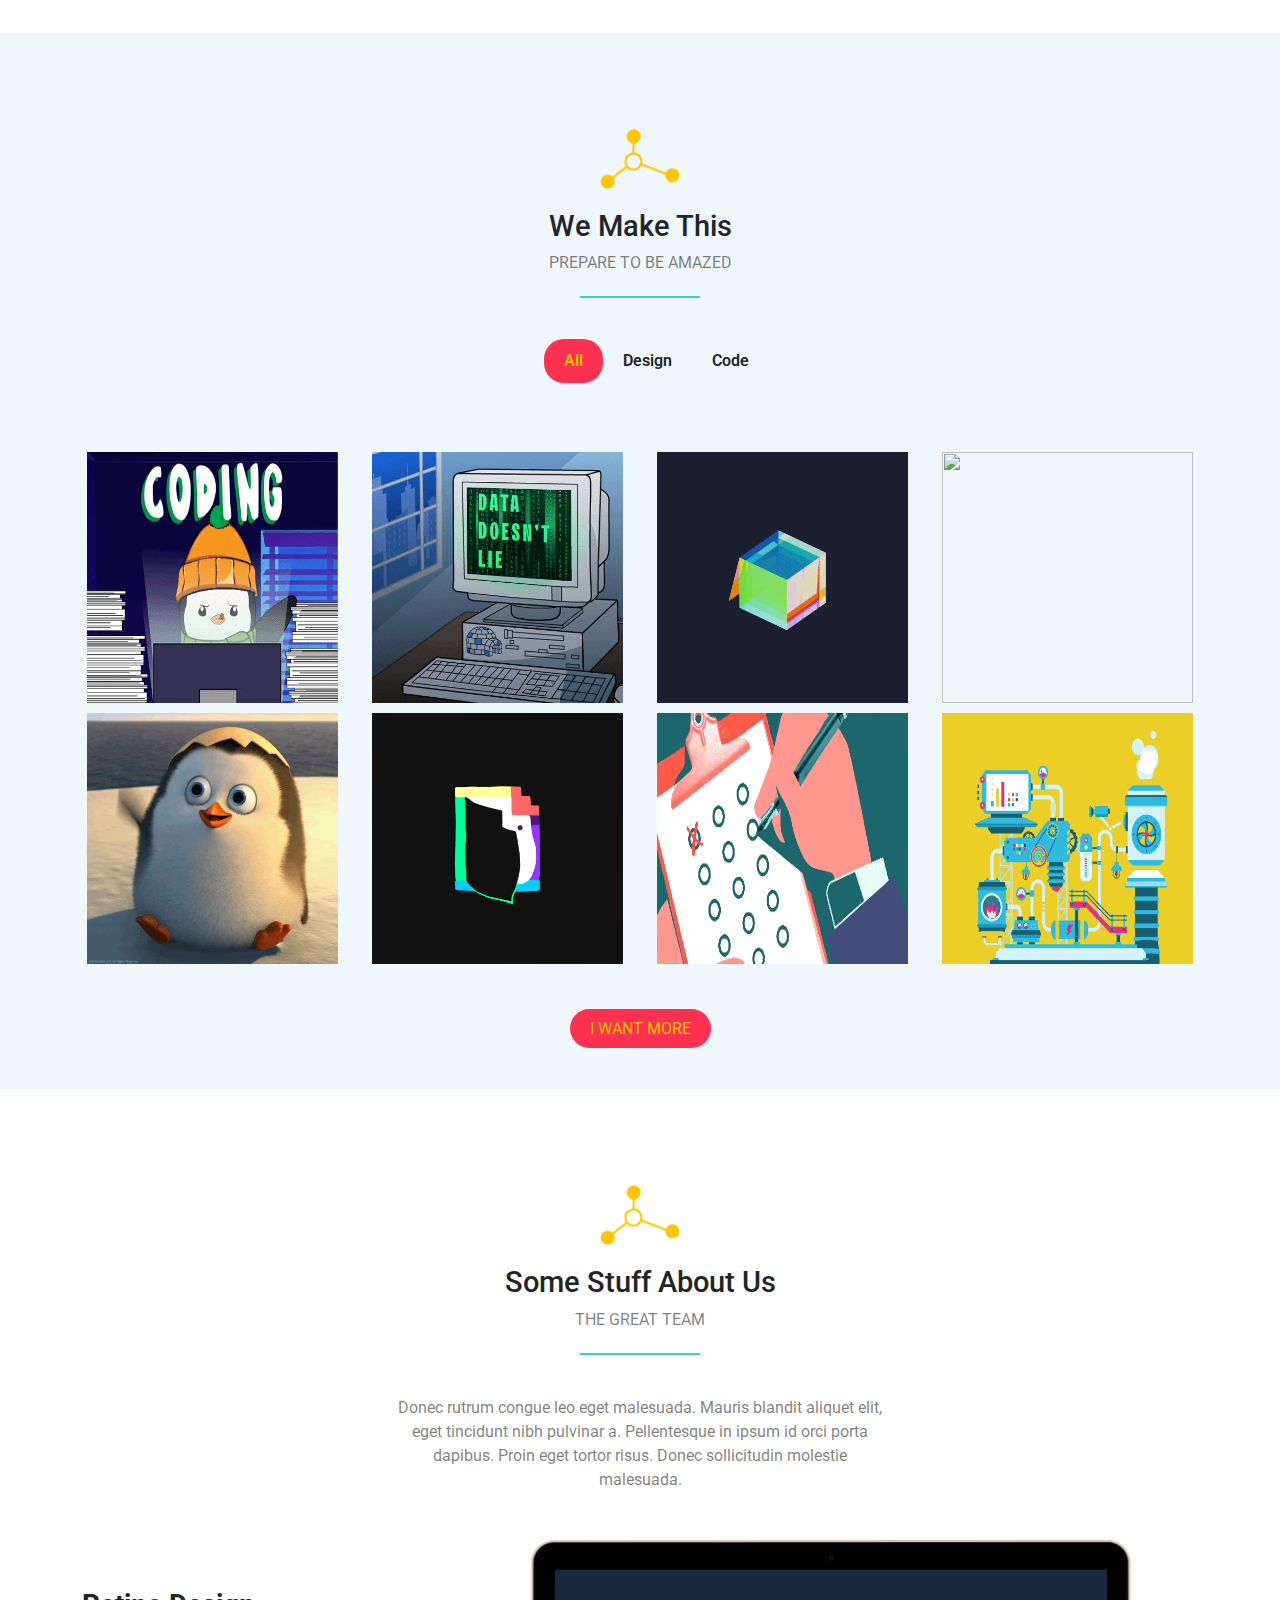
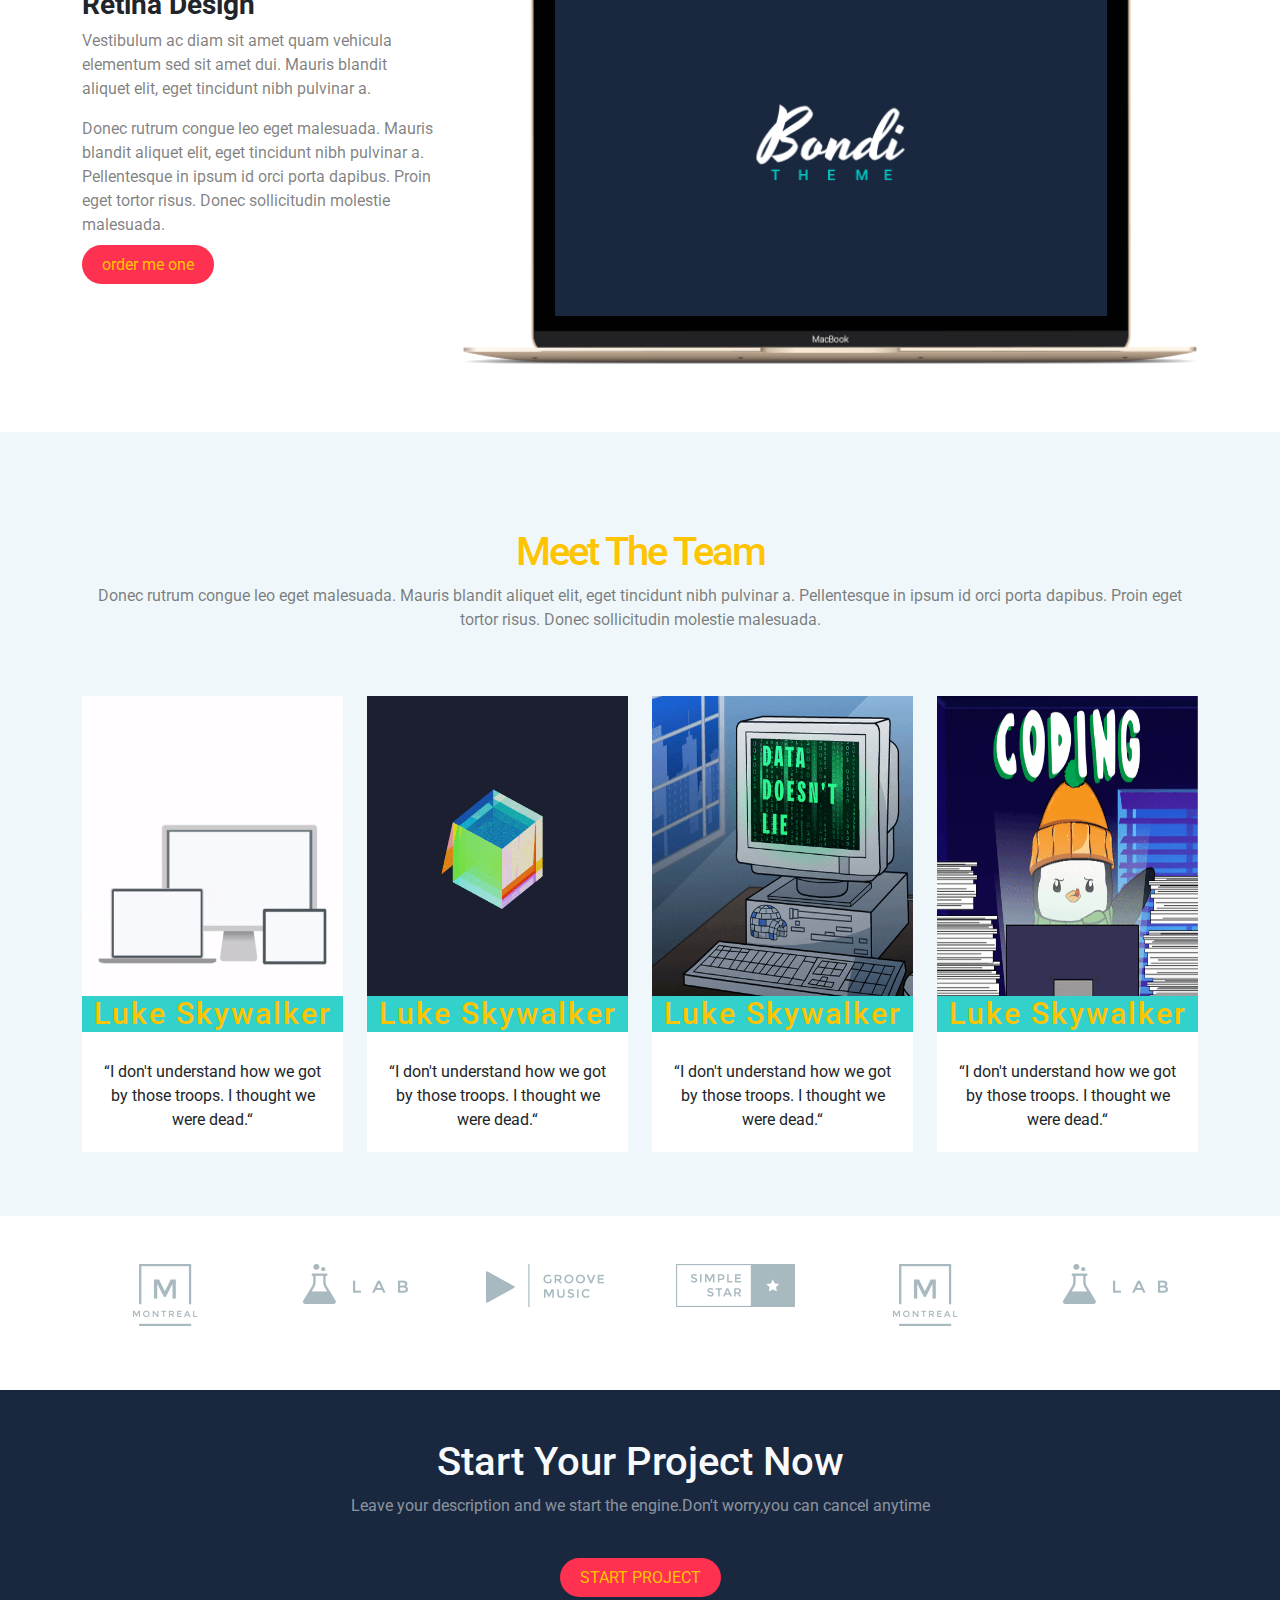
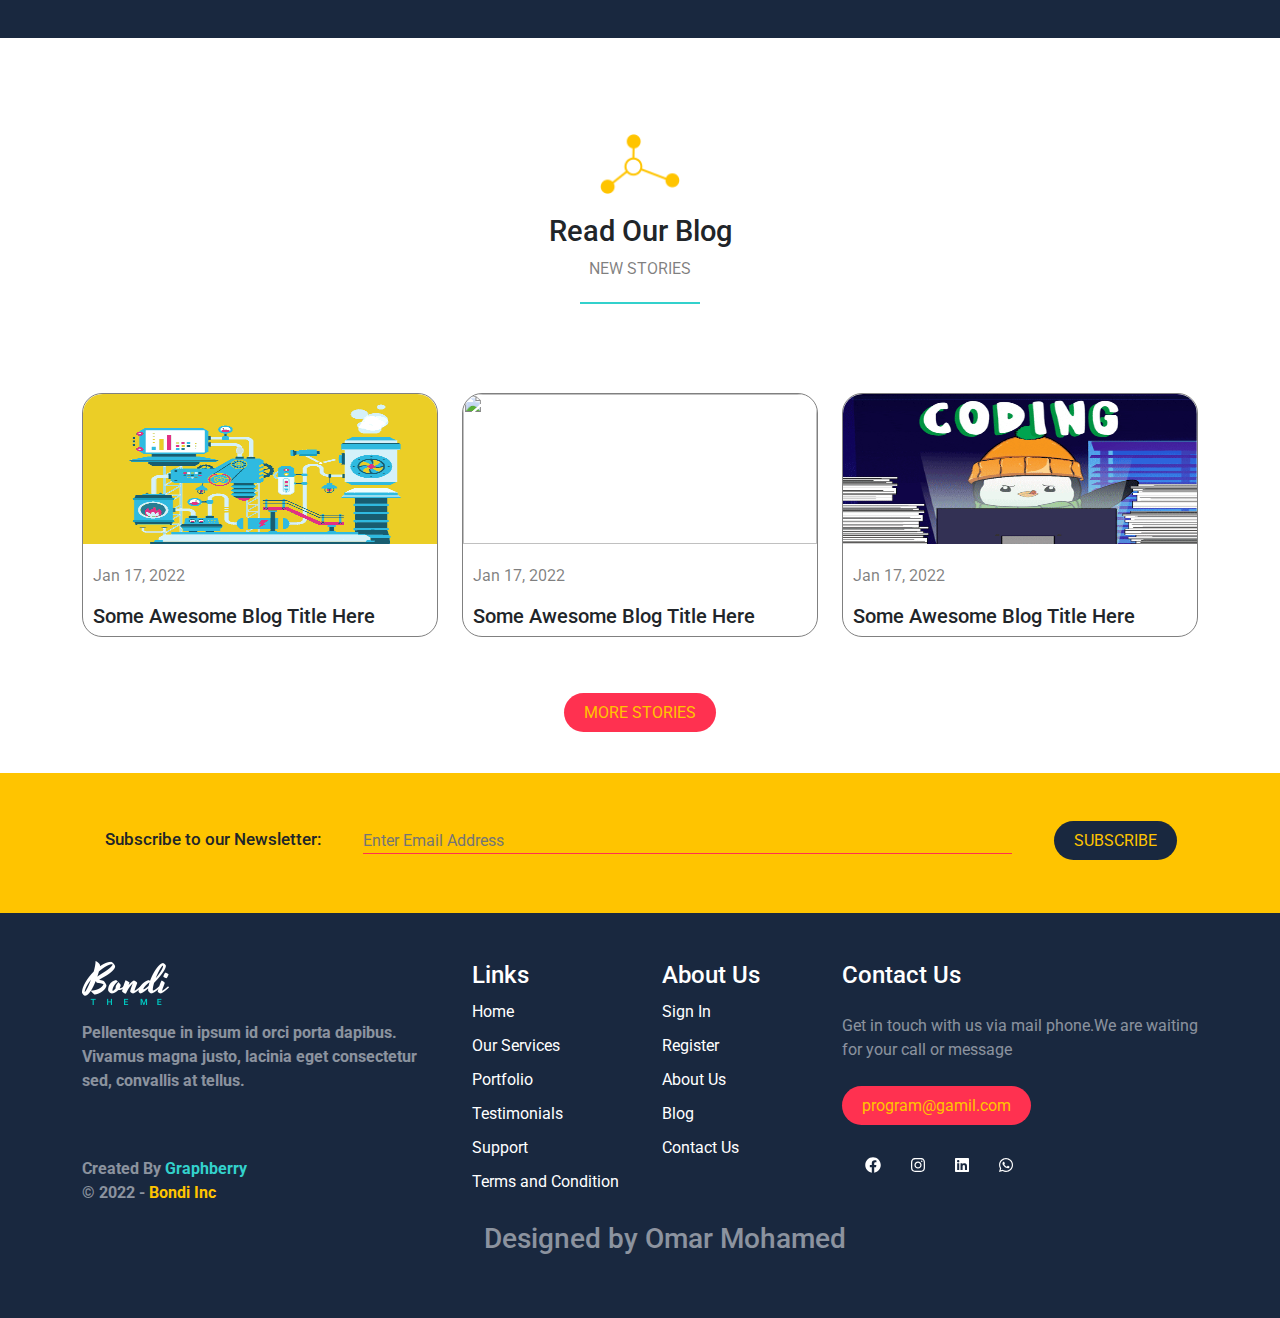
==== commit c0c36e4d: "Update index.html" ====
--- a/index.html
+++ b/index.html
@@ -388,7 +388,5 @@
 </body>
 <script src="./js/all.min.js"></script>
 <script src="./js/bootstrap.bundle.min.js"></script>
-<script src="./js/jquery-3.6.2.min.js"></script>
 <script src="https://cdn.lordicon.com/ritcuqlt.js"></script>
-<script src="./js/script.js"></script>
 </html>
--- a/css/style.css
+++ b/css/style.css
@@ -194,7 +194,6 @@
   padding: 5px;
   overflow: hidden;
   position: relative;
-  margin: 10px;
 }
 .portfolio .port .box:hover::before{
   transform: translateX(0);
